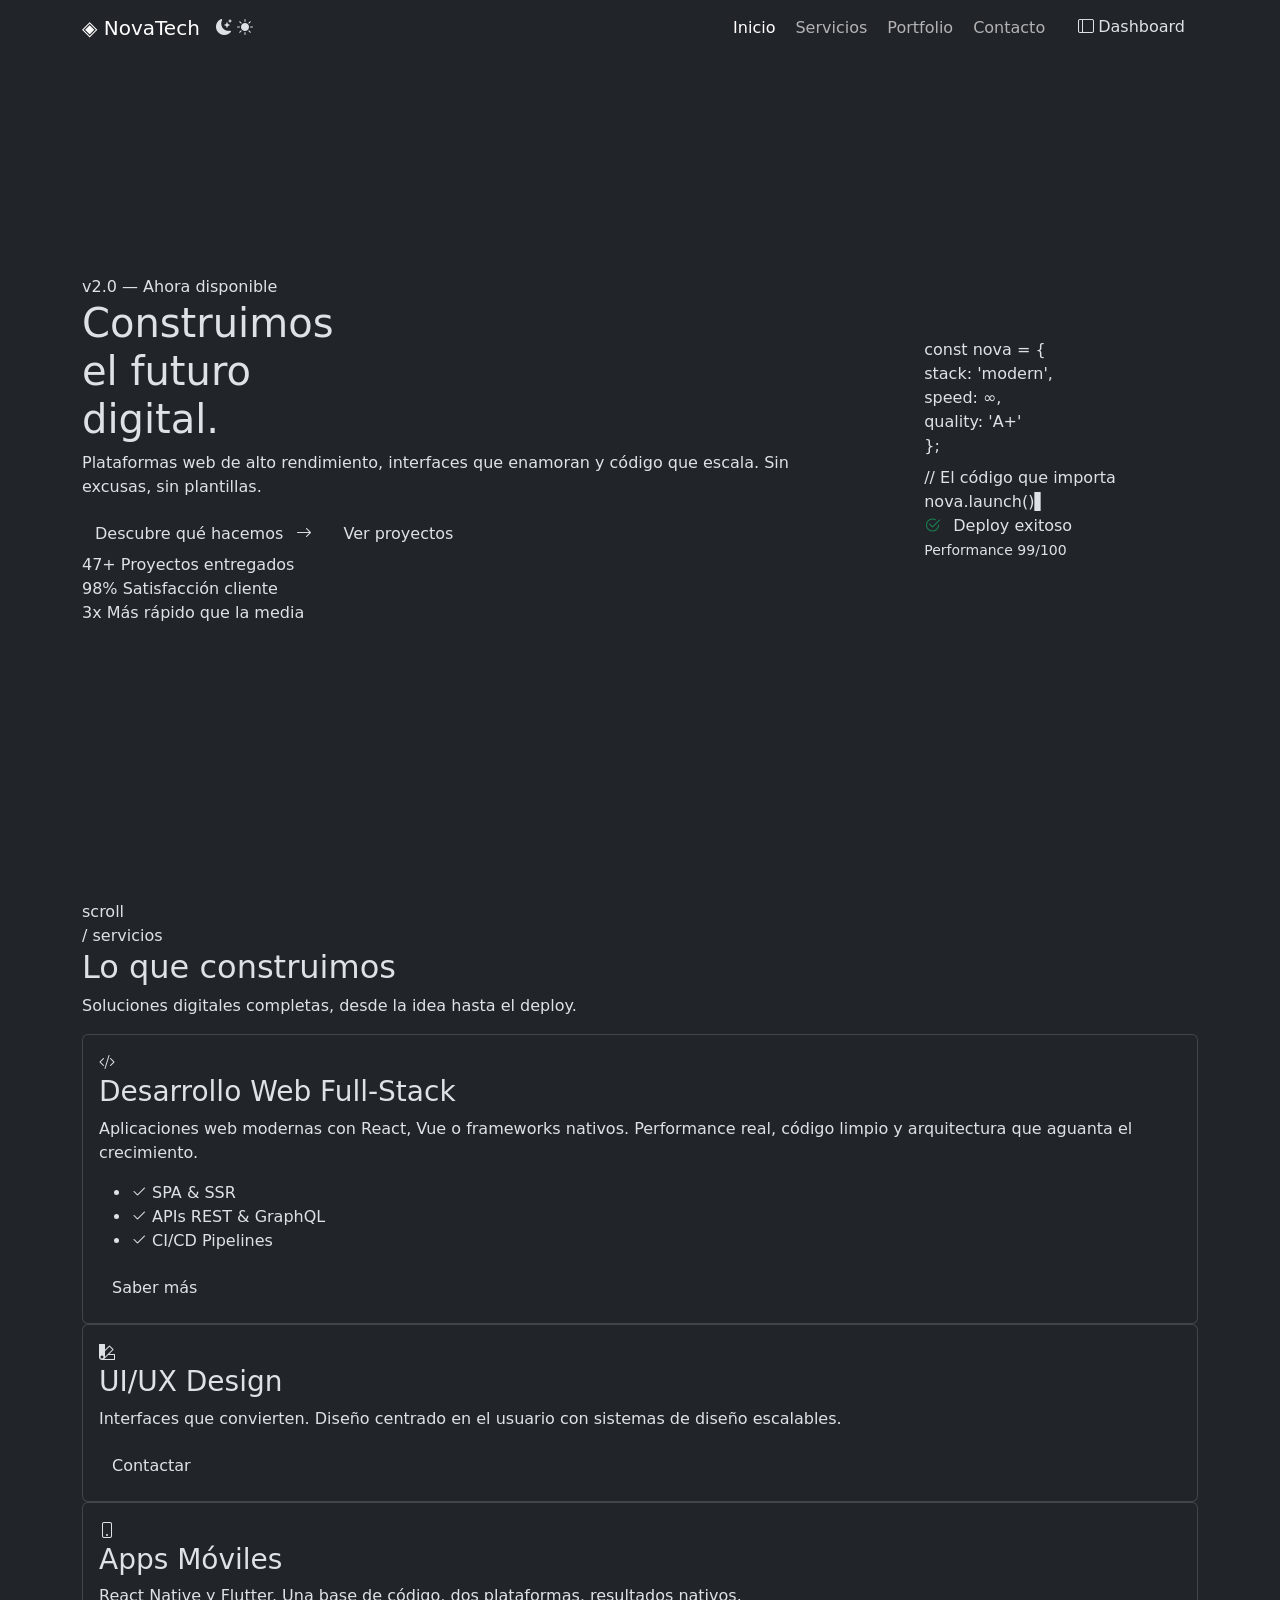
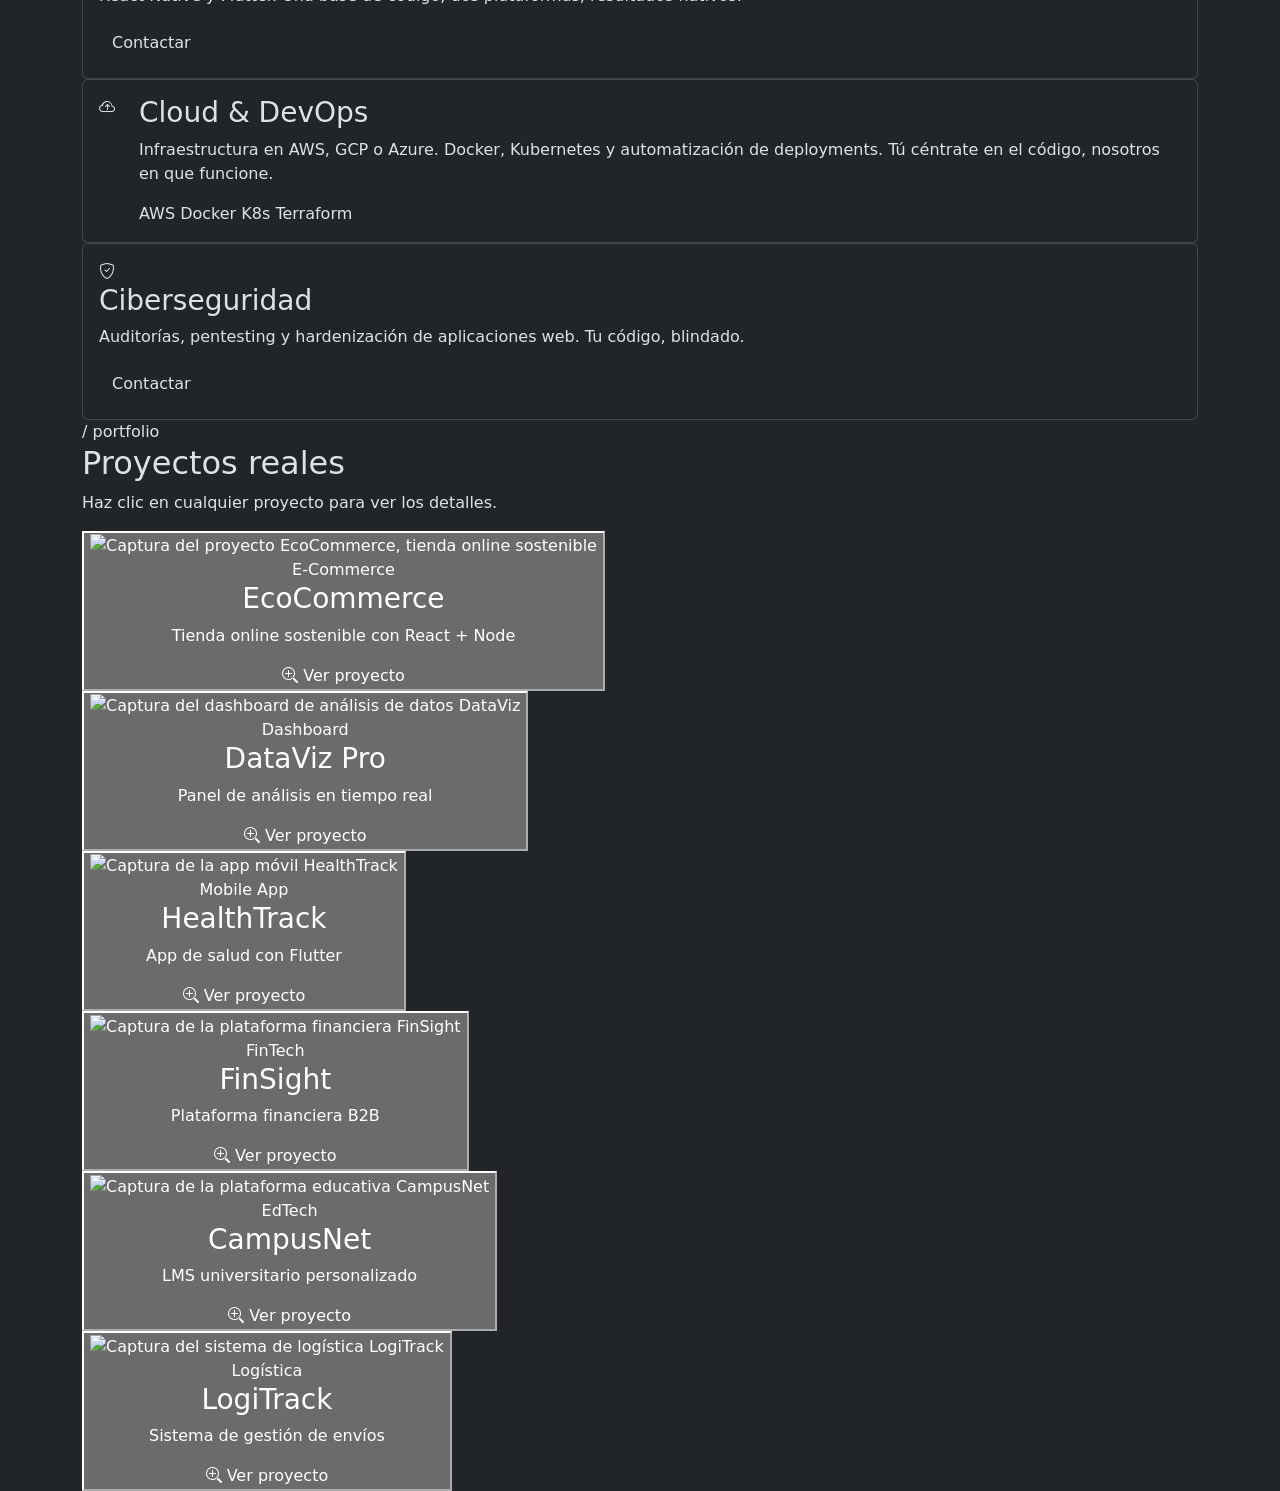
==== index.html @ cdfa72d8 "primer commit" ====
<!DOCTYPE html>
<html lang="es" data-bs-theme="dark">
<head>
  <meta charset="UTF-8" />
  <meta name="viewport" content="width=device-width, initial-scale=1.0" />
  <title>NovaTech — Innovación Digital</title>

  <!-- Bootstrap 5.3 -->
  <link href="https://cdn.jsdelivr.net/npm/bootstrap@5.3.3/dist/css/bootstrap.min.css" rel="stylesheet" />
  <!-- Bootstrap Icons -->
  <link href="https://cdn.jsdelivr.net/npm/bootstrap-icons@1.11.3/font/bootstrap-icons.min.css" rel="stylesheet" />
  <!-- Google Fonts -->
  <link href="https://fonts.googleapis.com/css2?family=Space+Grotesk:wght@300;400;500;600;700&family=JetBrains+Mono:wght@400;500;700&display=swap" rel="stylesheet" />

  <link rel="stylesheet" href="css/styles.css" />
</head>
<body>

  <!-- 
       NAVBAR
  -->
  <nav class="navbar navbar-expand-lg fixed-top nav-blur" aria-label="Navegación principal">
    <div class="container">
      <a class="navbar-brand brand-logo" href="#">
        <span class="brand-icon">◈</span>
        Nova<span class="brand-accent">Tech</span>
      </a>

      <div class="d-flex align-items-center gap-3 ms-auto">
        <!-- Dark/Light Toggle -->
        <div class="theme-toggle" role="switch" aria-checked="true" aria-label="Cambiar tema claro/oscuro" tabindex="0" id="themeToggle">
          <span class="toggle-icon"><i class="bi bi-moon-stars-fill"></i></span>
          <span class="toggle-icon"><i class="bi bi-sun-fill"></i></span>
          <div class="toggle-thumb"></div>
        </div>

        <button class="navbar-toggler border-0" type="button" data-bs-toggle="collapse" data-bs-target="#mainNav" aria-controls="mainNav" aria-expanded="false" aria-label="Abrir menú">
          <span class="toggler-custom"><span></span><span></span><span></span></span>
        </button>
      </div>

      <div class="collapse navbar-collapse" id="mainNav">
        <ul class="navbar-nav ms-auto gap-1">
          <li class="nav-item"><a class="nav-link nav-pill active" href="#hero">Inicio</a></li>
          <li class="nav-item"><a class="nav-link nav-pill" href="#servicios">Servicios</a></li>
          <li class="nav-item"><a class="nav-link nav-pill" href="#portfolio">Portfolio</a></li>
          <li class="nav-item"><a class="nav-link nav-pill" href="#contacto">Contacto</a></li>
          <li class="nav-item ms-2">
            <a class="btn btn-nova" href="dashboard.html">
              <i class="bi bi-layout-sidebar me-1"></i>Dashboard
            </a>
          </li>
        </ul>
      </div>
    </div>
  </nav>

  <!-- 
       HERO SECTION — Animaciones 
  -->
  <section id="hero" class="hero-section" aria-label="Sección principal">

    <!-- Fondo animado: orbes flotantes -->
    <div class="hero-bg" aria-hidden="true">
      <div class="orb orb-1"></div>
      <div class="orb orb-2"></div>
      <div class="orb orb-3"></div>
      <div class="grid-lines"></div>
      <!-- Partículas -->
      <div class="particles">
        <span class="particle" style="--x:10%;--y:20%;--d:3s;--s:0.5"></span>
        <span class="particle" style="--x:85%;--y:15%;--d:4s;--s:0.3"></span>
        <span class="particle" style="--x:50%;--y:70%;--d:2.5s;--s:0.7"></span>
        <span class="particle" style="--x:70%;--y:40%;--d:3.5s;--s:0.4"></span>
        <span class="particle" style="--x:25%;--y:60%;--d:2s;--s:0.6"></span>
        <span class="particle" style="--x:90%;--y:75%;--d:4.5s;--s:0.3"></span>
        <span class="particle" style="--x:40%;--y:30%;--d:3.2s;--s:0.5"></span>
        <span class="particle" style="--x:15%;--y:80%;--d:2.8s;--s:0.4"></span>
      </div>
    </div>

    <div class="container hero-content">
      <div class="row align-items-center min-vh-100">
        <div class="col-lg-8">

          <!-- Badge animado -->
          <div class="hero-badge fade-up" style="--delay: 0s">
            <span class="badge-dot"></span>
            <span class="mono-text">v2.0 — Ahora disponible</span>
          </div>

          <!-- Título principal con efecto stagger -->
          <h1 class="hero-title fade-up" style="--delay: 0.15s">
            Construimos<br/>
            el <span class="text-gradient">futuro</span><br/>
            digital.
          </h1>

          <!-- Subtítulo -->
          <p class="hero-subtitle fade-up" style="--delay: 0.3s">
            Plataformas web de alto rendimiento, interfaces que enamoran
            y código que escala. Sin excusas, sin plantillas.
          </p>

          <!-- CTA Buttons -->
          <div class="hero-cta fade-up" style="--delay: 0.45s">
            <a href="#servicios" class="btn btn-nova btn-nova-lg">
              Descubre qué hacemos
              <i class="bi bi-arrow-right ms-2"></i>
            </a>
            <a href="#portfolio" class="btn btn-outline-nova btn-nova-lg">
              Ver proyectos
            </a>
          </div>

          <!-- Stats rápidas -->
          <div class="hero-stats fade-up" style="--delay: 0.6s">
            <div class="stat-item">
              <span class="stat-number">47<span class="accent">+</span></span>
              <span class="stat-label">Proyectos entregados</span>
            </div>
            <div class="stat-divider" aria-hidden="true"></div>
            <div class="stat-item">
              <span class="stat-number">98<span class="accent">%</span></span>
              <span class="stat-label">Satisfacción cliente</span>
            </div>
            <div class="stat-divider" aria-hidden="true"></div>
            <div class="stat-item">
              <span class="stat-number">3<span class="accent">x</span></span>
              <span class="stat-label">Más rápido que la media</span>
            </div>
          </div>
        </div>

        <!-- Elemento decorativo derecha -->
        <div class="col-lg-4 d-none d-lg-flex justify-content-center" aria-hidden="true">
          <div class="hero-visual fade-up" style="--delay: 0.3s">
            <div class="visual-card vc-main">
              <div class="vc-header">
                <span class="vc-dot red"></span>
                <span class="vc-dot yellow"></span>
                <span class="vc-dot green"></span>
              </div>
              <div class="vc-body">
                <div class="code-line"><span class="cl-keyword">const</span> <span class="cl-var">nova</span> = {</div>
                <div class="code-line pl-2"><span class="cl-key">stack</span>: <span class="cl-string">'modern'</span>,</div>
                <div class="code-line pl-2"><span class="cl-key">speed</span>: <span class="cl-num">∞</span>,</div>
                <div class="code-line pl-2"><span class="cl-key">quality</span>: <span class="cl-string">'A+'</span></div>
                <div class="code-line">};</div>
                <div class="code-line mt-2 cl-comment">// El código que importa</div>
                <div class="typing-line"><span class="cl-fn">nova</span>.<span class="cl-method">launch</span>()<span class="cursor">▌</span></div>
              </div>
            </div>
            <div class="visual-card vc-float-1">
              <i class="bi bi-check2-circle text-success me-2"></i>
              <span>Deploy exitoso</span>
            </div>
            <div class="visual-card vc-float-2">
              <div class="mini-chart" aria-label="Gráfico de rendimiento">
                <span></span><span></span><span></span><span></span><span></span>
              </div>
              <small>Performance 99/100</small>
            </div>
          </div>
        </div>
      </div>

      <!-- Scroll indicator -->
      <div class="scroll-indicator fade-up" style="--delay: 0.9s" aria-hidden="true">
        <div class="scroll-line"></div>
        <span class="mono-text">scroll</span>
      </div>
    </div>
  </section>

  <!-- 
       SECCIÓN SERVICIOS — CSS Grid + Bootstrap Cards
   -->
  <section id="servicios" class="section-pad" aria-labelledby="servicios-titulo">
    <div class="container">

      <div class="section-header">
        <span class="section-tag mono-text">/ servicios</span>
        <h2 class="section-title" id="servicios-titulo">
          Lo que <span class="text-gradient">construimos</span>
        </h2>
        <p class="section-subtitle">
          Soluciones digitales completas, desde la idea hasta el deploy.
        </p>
      </div>

      <!-- CSS Grid Layout asimétrico (no el grid de Bootstrap) -->
      <div class="services-mosaic" role="list">

        <!-- Card grande — ocupa 2 columnas y 2 filas -->
        <div class="card nova-card card-featured" role="listitem">
          <div class="card-body">
            <div class="service-icon-wrap"><i class="bi bi-code-slash" aria-hidden="true"></i></div>
            <h3 class="card-title">Desarrollo Web Full-Stack</h3>
            <p class="card-text">
              Aplicaciones web modernas con React, Vue o frameworks nativos.
              Performance real, código limpio y arquitectura que aguanta el crecimiento.
            </p>
            <ul class="service-list">
              <li><i class="bi bi-check2" aria-hidden="true"></i> SPA & SSR</li>
              <li><i class="bi bi-check2" aria-hidden="true"></i> APIs REST & GraphQL</li>
              <li><i class="bi bi-check2" aria-hidden="true"></i> CI/CD Pipelines</li>
            </ul>
            <a href="#contacto" class="btn btn-nova mt-auto">Saber más</a>
          </div>
        </div>

        <!-- Card normal -->
        <div class="card nova-card" role="listitem">
          <div class="card-body">
            <div class="service-icon-wrap"><i class="bi bi-palette2" aria-hidden="true"></i></div>
            <h3 class="card-title">UI/UX Design</h3>
            <p class="card-text">
              Interfaces que convierten. Diseño centrado en el usuario con sistemas de diseño escalables.
            </p>
            <a href="#contacto" class="btn btn-outline-nova mt-auto">Contactar</a>
          </div>
        </div>

        <!-- Card normal -->
        <div class="card nova-card" role="listitem">
          <div class="card-body">
            <div class="service-icon-wrap"><i class="bi bi-phone" aria-hidden="true"></i></div>
            <h3 class="card-title">Apps Móviles</h3>
            <p class="card-text">
              React Native y Flutter. Una base de código, dos plataformas, resultados nativos.
            </p>
            <a href="#contacto" class="btn btn-outline-nova mt-auto">Contactar</a>
          </div>
        </div>

        <!-- Card wide — ocupa 2 columnas -->
        <div class="card nova-card card-wide" role="listitem">
          <div class="card-body d-flex flex-column flex-md-row gap-4 align-items-start">
            <div class="service-icon-wrap flex-shrink-0"><i class="bi bi-cloud-arrow-up" aria-hidden="true"></i></div>
            <div>
              <h3 class="card-title">Cloud & DevOps</h3>
              <p class="card-text">
                Infraestructura en AWS, GCP o Azure. Docker, Kubernetes y automatización de deployments.
                Tú céntrate en el código, nosotros en que funcione.
              </p>
              <div class="tech-pills">
                <span class="tech-pill">AWS</span>
                <span class="tech-pill">Docker</span>
                <span class="tech-pill">K8s</span>
                <span class="tech-pill">Terraform</span>
              </div>
            </div>
          </div>
        </div>

        <!-- Card normal -->
        <div class="card nova-card" role="listitem">
          <div class="card-body">
            <div class="service-icon-wrap"><i class="bi bi-shield-check" aria-hidden="true"></i></div>
            <h3 class="card-title">Ciberseguridad</h3>
            <p class="card-text">
              Auditorías, pentesting y hardenización de aplicaciones web. Tu código, blindado.
            </p>
            <a href="#contacto" class="btn btn-outline-nova mt-auto">Contactar</a>
          </div>
        </div>

      </div>
    </div>
  </section>

  <!-- 
       PORTFOLIO / GALERÍA — Modal Bootstrap + filtros CSS
 -->
  <section id="portfolio" class="section-pad section-alt" aria-labelledby="portfolio-titulo">
    <div class="container">

      <div class="section-header">
        <span class="section-tag mono-text">/ portfolio</span>
        <h2 class="section-title" id="portfolio-titulo">
          Proyectos <span class="text-gradient">reales</span>
        </h2>
        <p class="section-subtitle">Haz clic en cualquier proyecto para ver los detalles.</p>
      </div>

      <!-- Grid de proyectos -->
      <div class="portfolio-grid" role="list">

        <!-- Proyecto 1 -->
        <article class="portfolio-item" role="listitem">
          <button class="portfolio-btn" data-bs-toggle="modal" data-bs-target="#modal1"
            aria-label="Ver detalles del proyecto EcoCommerce">
            <div class="portfolio-img-wrap">
              <img src="https://picsum.photos/seed/ecom/600/400" alt="Captura del proyecto EcoCommerce, tienda online sostenible" loading="lazy" />
              <div class="portfolio-overlay">
                <span class="overlay-tag">E-Commerce</span>
                <h3>EcoCommerce</h3>
                <p>Tienda online sostenible con React + Node</p>
                <span class="overlay-cta"><i class="bi bi-zoom-in"></i> Ver proyecto</span>
              </div>
            </div>
          </button>
        </article>

        <!-- Proyecto 2 -->
        <article class="portfolio-item" role="listitem">
          <button class="portfolio-btn" data-bs-toggle="modal" data-bs-target="#modal2"
            aria-label="Ver detalles del proyecto DataViz Dashboard">
            <div class="portfolio-img-wrap">
              <img src="https://picsum.photos/seed/dash/600/400" alt="Captura del dashboard de análisis de datos DataViz" loading="lazy" />
              <div class="portfolio-overlay">
                <span class="overlay-tag">Dashboard</span>
                <h3>DataViz Pro</h3>
                <p>Panel de análisis en tiempo real</p>
                <span class="overlay-cta"><i class="bi bi-zoom-in"></i> Ver proyecto</span>
              </div>
            </div>
          </button>
        </article>

        <!-- Proyecto 3 -->
        <article class="portfolio-item" role="listitem">
          <button class="portfolio-btn" data-bs-toggle="modal" data-bs-target="#modal3"
            aria-label="Ver detalles del proyecto HealthTrack App">
            <div class="portfolio-img-wrap">
              <img src="https://picsum.photos/seed/health/600/400" alt="Captura de la app móvil HealthTrack" loading="lazy" />
              <div class="portfolio-overlay">
                <span class="overlay-tag">Mobile App</span>
                <h3>HealthTrack</h3>
                <p>App de salud con Flutter</p>
                <span class="overlay-cta"><i class="bi bi-zoom-in"></i> Ver proyecto</span>
              </div>
            </div>
          </button>
        </article>

        <!-- Proyecto 4 -->
        <article class="portfolio-item" role="listitem">
          <button class="portfolio-btn" data-bs-toggle="modal" data-bs-target="#modal4"
            aria-label="Ver detalles del proyecto FinSight">
            <div class="portfolio-img-wrap">
              <img src="https://picsum.photos/seed/finance/600/400" alt="Captura de la plataforma financiera FinSight" loading="lazy" />
              <div class="portfolio-overlay">
                <span class="overlay-tag">FinTech</span>
                <h3>FinSight</h3>
                <p>Plataforma financiera B2B</p>
                <span class="overlay-cta"><i class="bi bi-zoom-in"></i> Ver proyecto</span>
              </div>
            </div>
          </button>
        </article>

        <!-- Proyecto 5 -->
        <article class="portfolio-item" role="listitem">
          <button class="portfolio-btn" data-bs-toggle="modal" data-bs-target="#modal5"
            aria-label="Ver detalles del proyecto CampusNet">
            <div class="portfolio-img-wrap">
              <img src="https://picsum.photos/seed/campus/600/400" alt="Captura de la plataforma educativa CampusNet" loading="lazy" />
              <div class="portfolio-overlay">
                <span class="overlay-tag">EdTech</span>
                <h3>CampusNet</h3>
                <p>LMS universitario personalizado</p>
                <span class="overlay-cta"><i class="bi bi-zoom-in"></i> Ver proyecto</span>
              </div>
            </div>
          </button>
        </article>

        <!-- Proyecto 6 -->
        <article class="portfolio-item" role="listitem">
          <button class="portfolio-btn" data-bs-toggle="modal" data-bs-target="#modal6"
            aria-label="Ver detalles del proyecto LogiTrack">
            <div class="portfolio-img-wrap">
              <img src="https://picsum.photos/seed/logi/600/400" alt="Captura del sistema de logística LogiTrack" loading="lazy" />
              <div class="portfolio-overlay">
                <span class="overlay-tag">Logística</span>
                <h3>LogiTrack</h3>
                <p>Sistema de gestión de envíos</p>
                <span class="overlay-cta"><i class="bi bi-zoom-in"></i> Ver proyecto</span>
              </div>
            </div>
          </button>
        </article>

      </div>
    </div>
  </section>


</body>
</html>
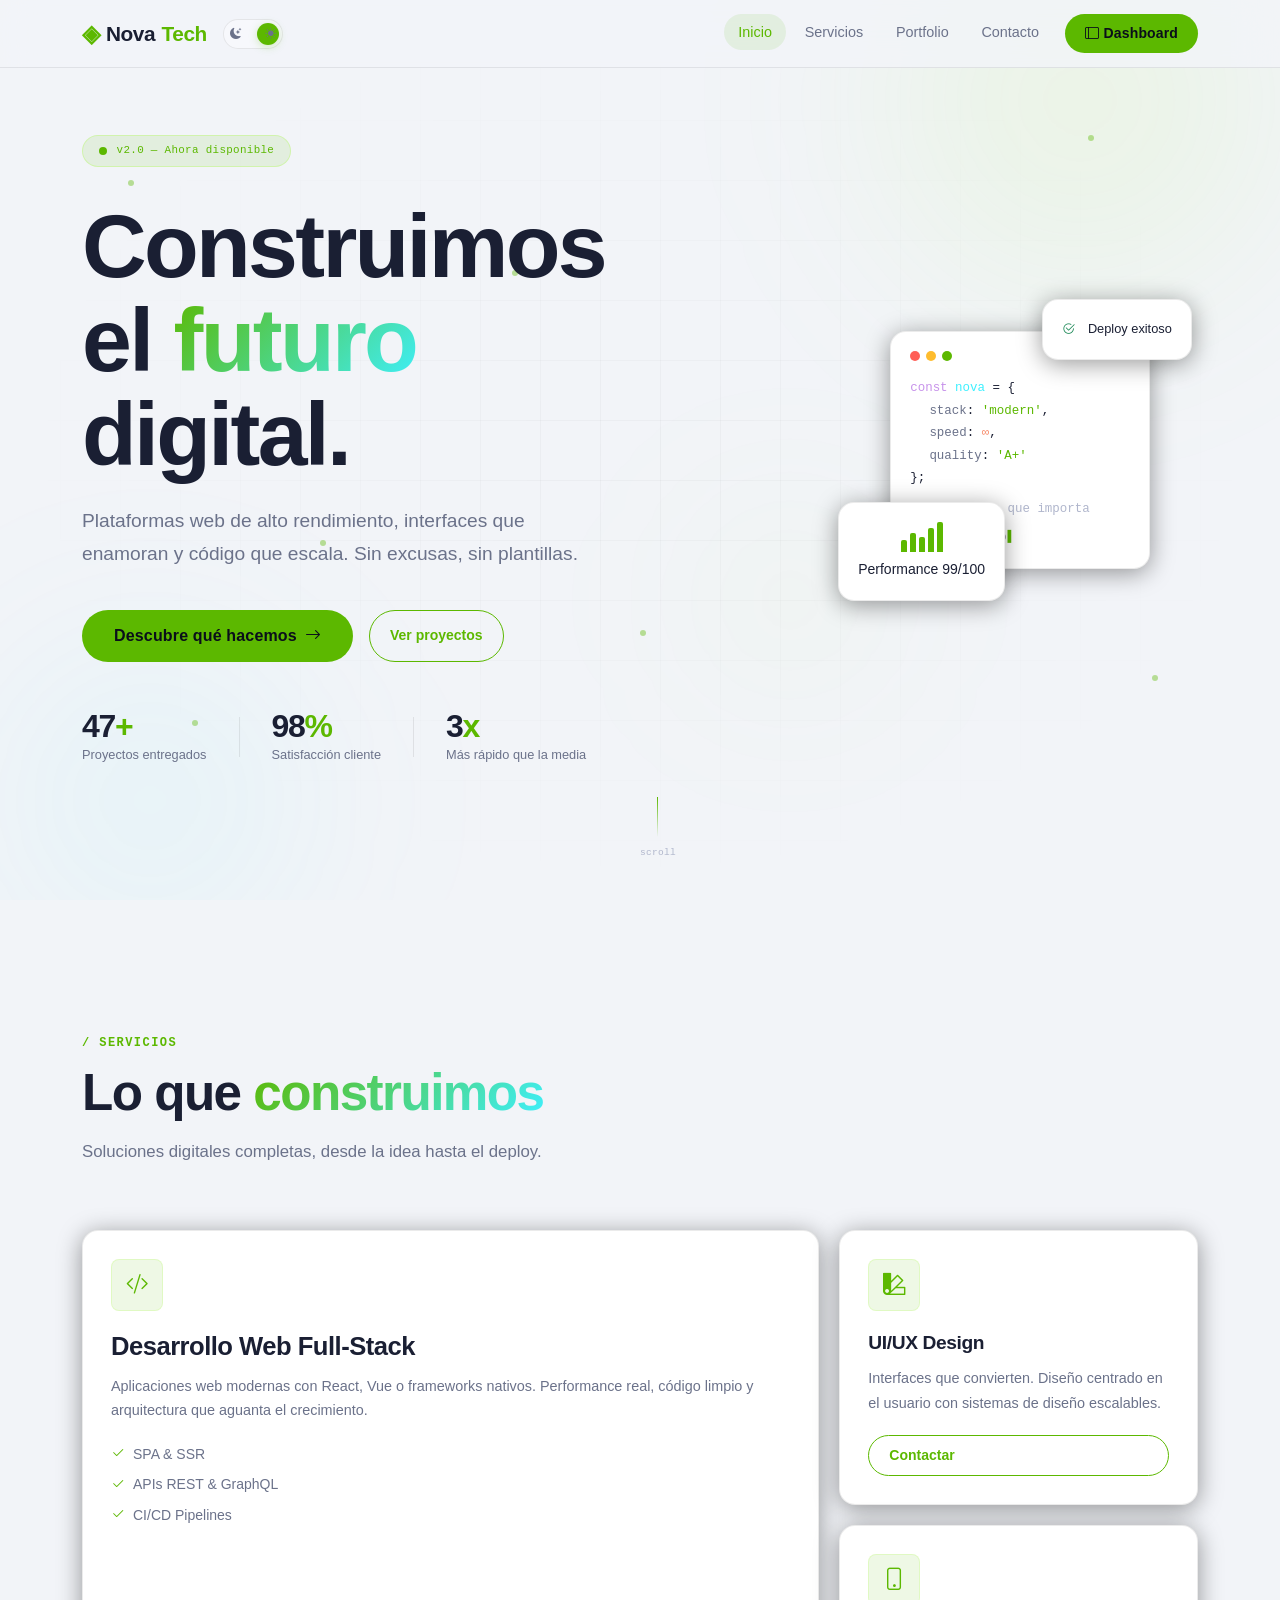
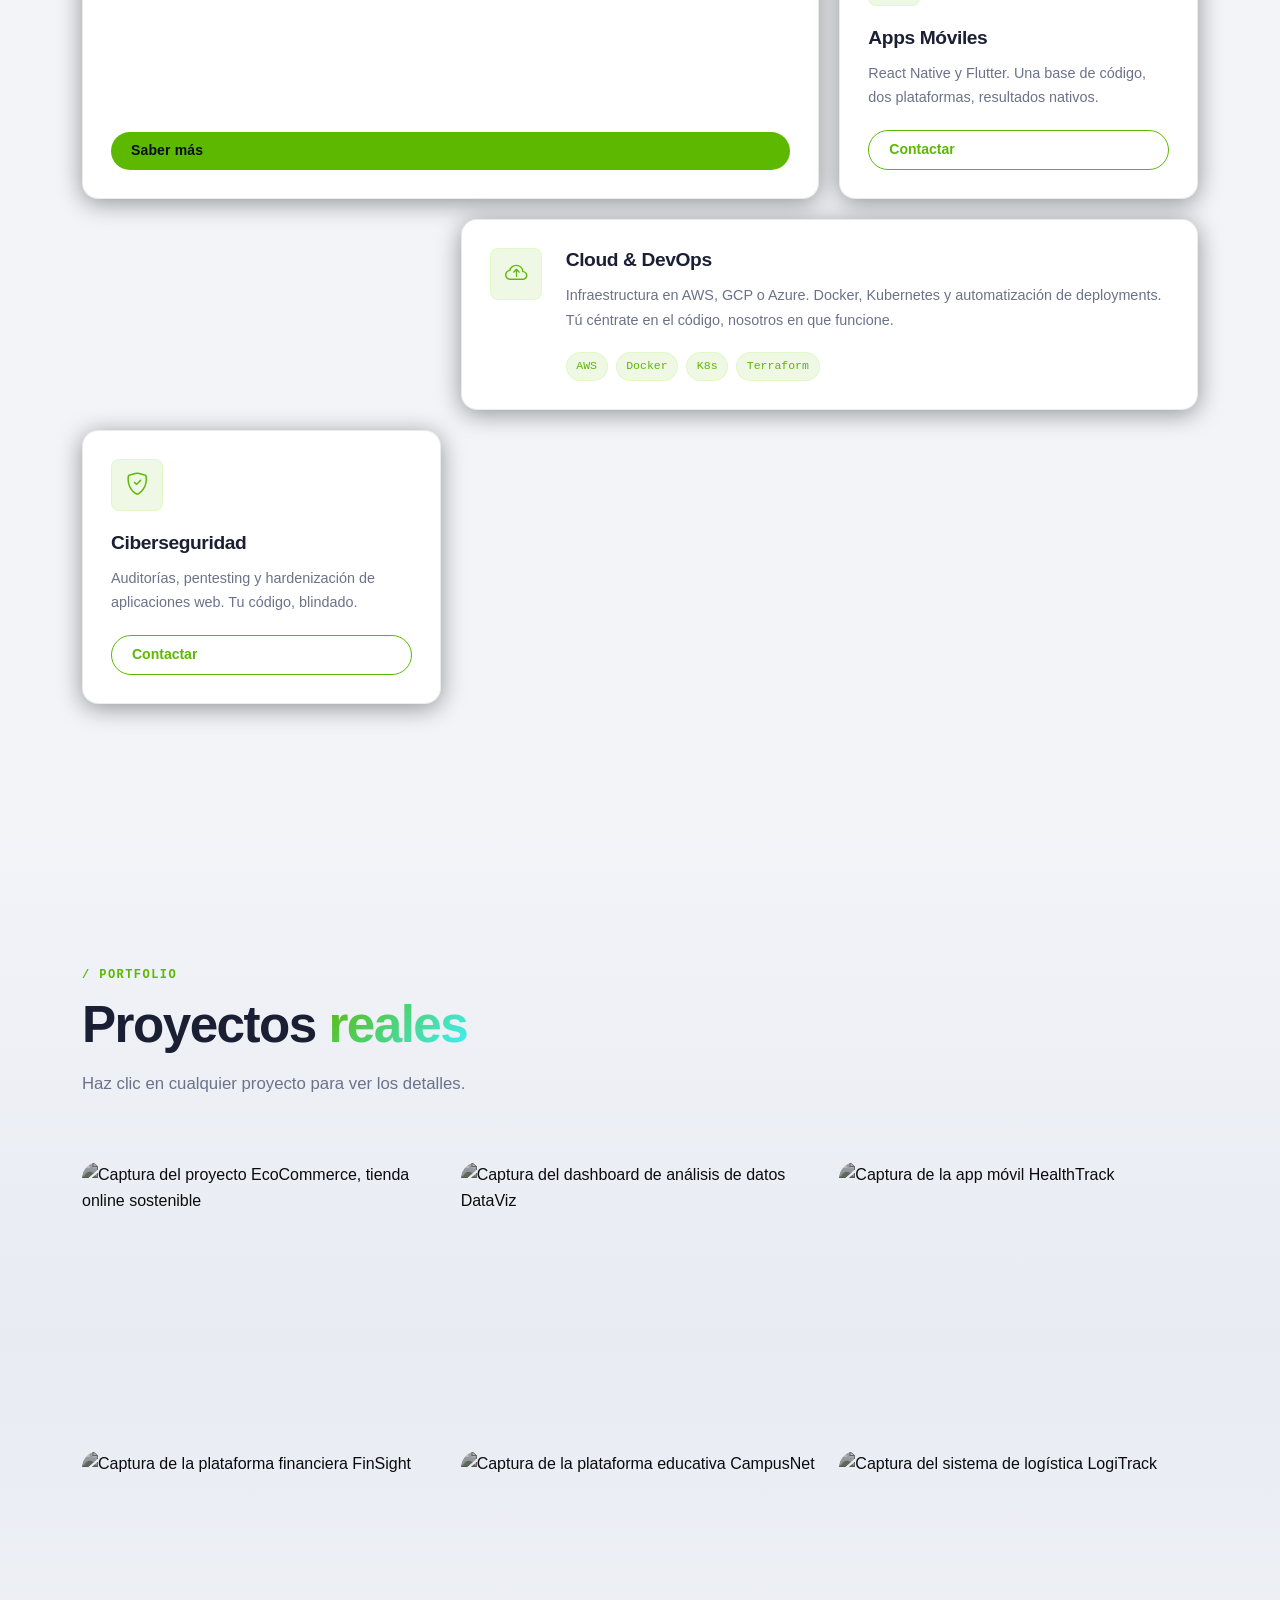
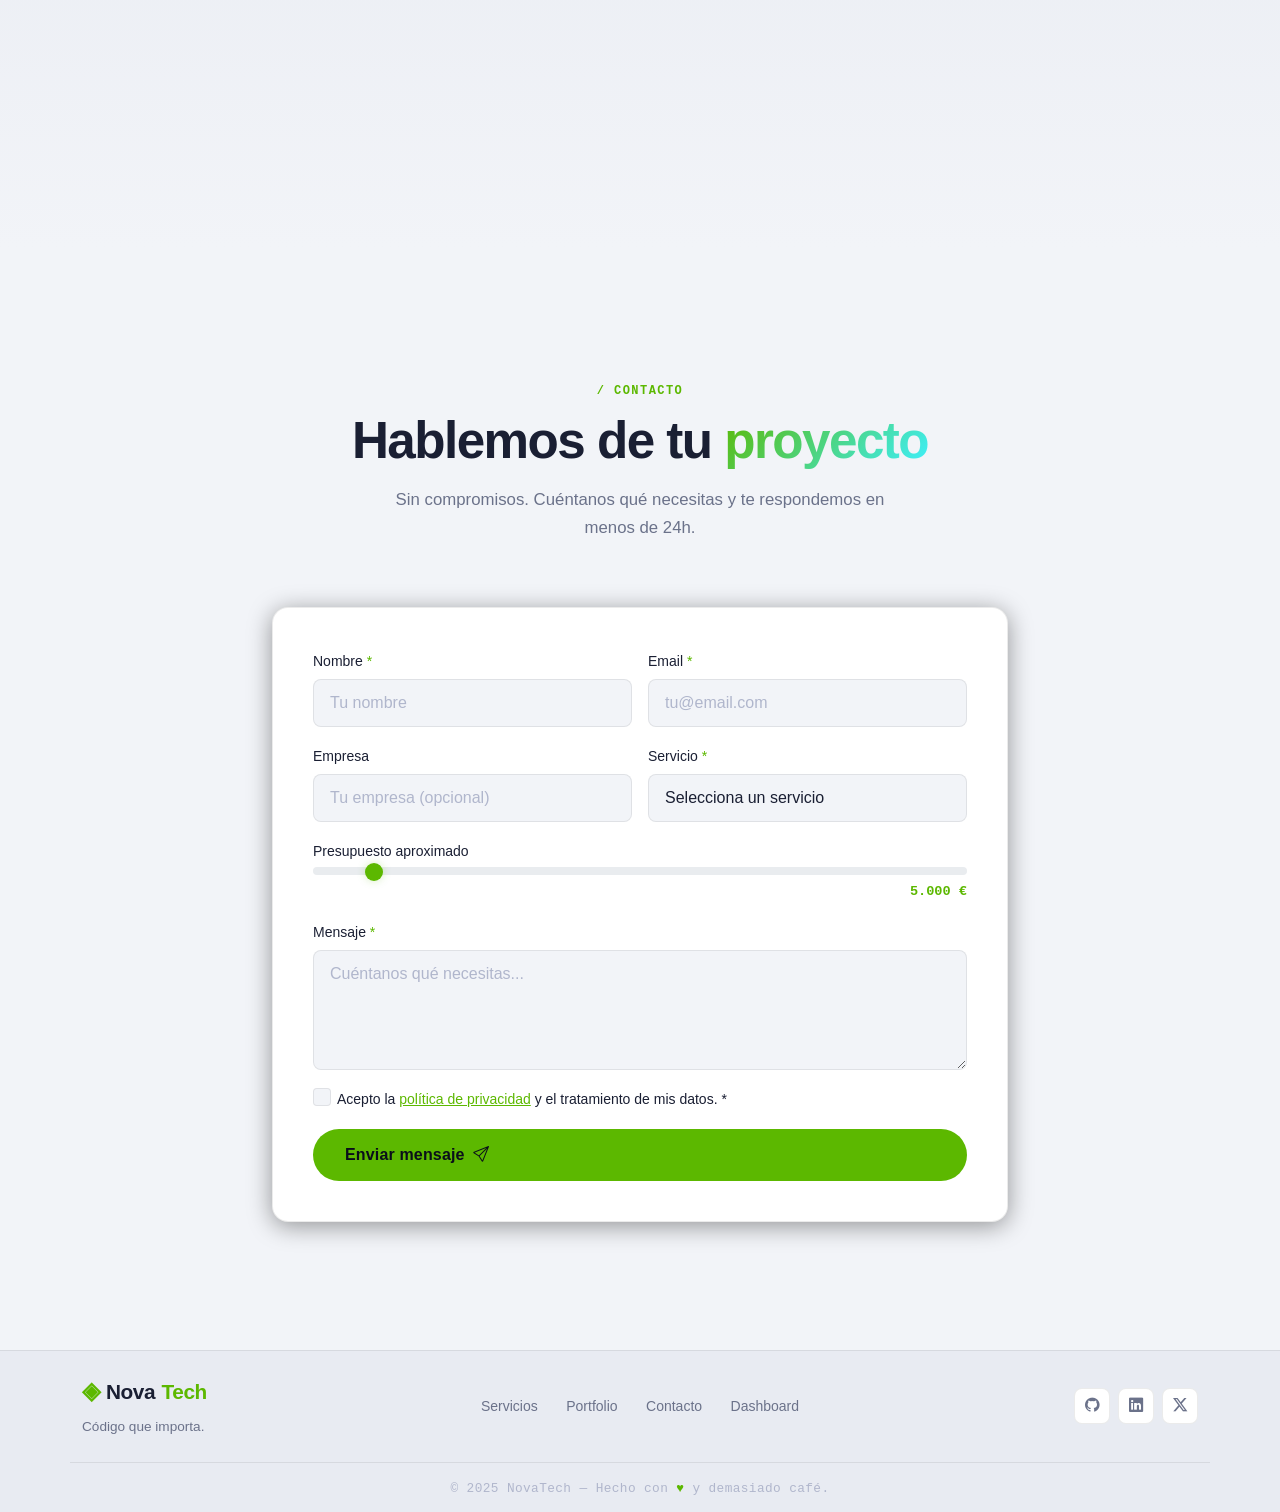
==== commit 282daf76: "acabado" ====
--- a/index.html
+++ b/index.html
@@ -387,6 +387,320 @@
     </div>
   </section>
 
-
+  <!-- 
+       MODALES Bootstrap — Portfolio
+  -->
+  <!-- Modal 1 -->
+  <div class="modal fade" id="modal1" tabindex="-1" aria-labelledby="modal1Label" aria-modal="true" role="dialog">
+    <div class="modal-dialog modal-lg modal-dialog-centered">
+      <div class="modal-content nova-modal">
+        <div class="modal-header border-0 pb-0">
+          <span class="modal-tag">E-Commerce</span>
+          <button type="button" class="btn-close" data-bs-dismiss="modal" aria-label="Cerrar modal"></button>
+        </div>
+        <div class="modal-body">
+          <img src="https://picsum.photos/seed/ecom/900/400" alt="Vista completa del proyecto EcoCommerce" class="modal-hero-img mb-4" />
+          <h2 class="modal-title" id="modal1Label">EcoCommerce</h2>
+          <p>Tienda online construida para una marca de productos ecológicos. Integración con pasarela de pago, gestión de inventario en tiempo real y panel de administración personalizado.</p>
+          <div class="modal-tech-stack">
+            <span class="tech-pill">React 18</span><span class="tech-pill">Node.js</span>
+            <span class="tech-pill">MongoDB</span><span class="tech-pill">Stripe</span>
+          </div>
+        </div>
+        <div class="modal-footer border-0">
+          <button type="button" class="btn btn-secondary" data-bs-dismiss="modal">Cerrar</button>
+          <a href="#contacto" class="btn btn-nova" data-bs-dismiss="modal">Proyecto similar</a>
+        </div>
+      </div>
+    </div>
+  </div>
+
+  <!-- Modal 2 -->
+  <div class="modal fade" id="modal2" tabindex="-1" aria-labelledby="modal2Label" aria-modal="true" role="dialog">
+    <div class="modal-dialog modal-lg modal-dialog-centered">
+      <div class="modal-content nova-modal">
+        <div class="modal-header border-0 pb-0">
+          <span class="modal-tag">Dashboard</span>
+          <button type="button" class="btn-close" data-bs-dismiss="modal" aria-label="Cerrar modal"></button>
+        </div>
+        <div class="modal-body">
+          <img src="https://picsum.photos/seed/dash/900/400" alt="Vista completa del dashboard DataViz Pro" class="modal-hero-img mb-4" />
+          <h2 class="modal-title" id="modal2Label">DataViz Pro</h2>
+          <p>Dashboard de análisis de datos empresariales con gráficas en tiempo real, filtros dinámicos y exportación a múltiples formatos. Procesa más de 2M de registros sin degradación de rendimiento.</p>
+          <div class="modal-tech-stack">
+            <span class="tech-pill">Vue 3</span><span class="tech-pill">D3.js</span>
+            <span class="tech-pill">PostgreSQL</span><span class="tech-pill">WebSockets</span>
+          </div>
+        </div>
+        <div class="modal-footer border-0">
+          <button type="button" class="btn btn-secondary" data-bs-dismiss="modal">Cerrar</button>
+          <a href="#contacto" class="btn btn-nova" data-bs-dismiss="modal">Proyecto similar</a>
+        </div>
+      </div>
+    </div>
+  </div>
+
+  <!-- Modales 3-6 (estructura idéntica, contenido variado) -->
+  <div class="modal fade" id="modal3" tabindex="-1" aria-labelledby="modal3Label" aria-modal="true" role="dialog">
+    <div class="modal-dialog modal-lg modal-dialog-centered">
+      <div class="modal-content nova-modal">
+        <div class="modal-header border-0 pb-0">
+          <span class="modal-tag">Mobile App</span>
+          <button type="button" class="btn-close" data-bs-dismiss="modal" aria-label="Cerrar modal"></button>
+        </div>
+        <div class="modal-body">
+          <img src="https://picsum.photos/seed/health/900/400" alt="Vista completa de la app HealthTrack" class="modal-hero-img mb-4" />
+          <h2 class="modal-title" id="modal3Label">HealthTrack</h2>
+          <p>Aplicación móvil de seguimiento de salud y bienestar con integración con wearables, alertas personalizadas y reportes médicos exportables.</p>
+          <div class="modal-tech-stack">
+            <span class="tech-pill">Flutter</span><span class="tech-pill">Firebase</span><span class="tech-pill">Bluetooth API</span>
+          </div>
+        </div>
+        <div class="modal-footer border-0">
+          <button type="button" class="btn btn-secondary" data-bs-dismiss="modal">Cerrar</button>
+          <a href="#contacto" class="btn btn-nova" data-bs-dismiss="modal">Proyecto similar</a>
+        </div>
+      </div>
+    </div>
+  </div>
+
+  <div class="modal fade" id="modal4" tabindex="-1" aria-labelledby="modal4Label" aria-modal="true" role="dialog">
+    <div class="modal-dialog modal-lg modal-dialog-centered">
+      <div class="modal-content nova-modal">
+        <div class="modal-header border-0 pb-0">
+          <span class="modal-tag">FinTech</span>
+          <button type="button" class="btn-close" data-bs-dismiss="modal" aria-label="Cerrar modal"></button>
+        </div>
+        <div class="modal-body">
+          <img src="https://picsum.photos/seed/finance/900/400" alt="Vista completa de la plataforma FinSight" class="modal-hero-img mb-4" />
+          <h2 class="modal-title" id="modal4Label">FinSight</h2>
+          <p>Plataforma B2B para gestión de carteras de inversión con algoritmos de análisis de riesgo, reporting automático y cumplimiento normativo GDPR.</p>
+          <div class="modal-tech-stack">
+            <span class="tech-pill">Angular</span><span class="tech-pill">Python</span><span class="tech-pill">AWS</span>
+          </div>
+        </div>
+        <div class="modal-footer border-0">
+          <button type="button" class="btn btn-secondary" data-bs-dismiss="modal">Cerrar</button>
+          <a href="#contacto" class="btn btn-nova" data-bs-dismiss="modal">Proyecto similar</a>
+        </div>
+      </div>
+    </div>
+  </div>
+
+  <div class="modal fade" id="modal5" tabindex="-1" aria-labelledby="modal5Label" aria-modal="true" role="dialog">
+    <div class="modal-dialog modal-lg modal-dialog-centered">
+      <div class="modal-content nova-modal">
+        <div class="modal-header border-0 pb-0">
+          <span class="modal-tag">EdTech</span>
+          <button type="button" class="btn-close" data-bs-dismiss="modal" aria-label="Cerrar modal"></button>
+        </div>
+        <div class="modal-body">
+          <img src="https://picsum.photos/seed/campus/900/400" alt="Vista completa de la plataforma CampusNet" class="modal-hero-img mb-4" />
+          <h2 class="modal-title" id="modal5Label">CampusNet</h2>
+          <p>LMS universitario personalizado con videoconferencia integrada, foros por asignatura, sistema de calificaciones y app móvil para estudiantes y profesores.</p>
+          <div class="modal-tech-stack">
+            <span class="tech-pill">Next.js</span><span class="tech-pill">Prisma</span><span class="tech-pill">WebRTC</span>
+          </div>
+        </div>
+        <div class="modal-footer border-0">
+          <button type="button" class="btn btn-secondary" data-bs-dismiss="modal">Cerrar</button>
+          <a href="#contacto" class="btn btn-nova" data-bs-dismiss="modal">Proyecto similar</a>
+        </div>
+      </div>
+    </div>
+  </div>
+
+  <div class="modal fade" id="modal6" tabindex="-1" aria-labelledby="modal6Label" aria-modal="true" role="dialog">
+    <div class="modal-dialog modal-lg modal-dialog-centered">
+      <div class="modal-content nova-modal">
+        <div class="modal-header border-0 pb-0">
+          <span class="modal-tag">Logística</span>
+          <button type="button" class="btn-close" data-bs-dismiss="modal" aria-label="Cerrar modal"></button>
+        </div>
+        <div class="modal-body">
+          <img src="https://picsum.photos/seed/logi/900/400" alt="Vista completa del sistema LogiTrack" class="modal-hero-img mb-4" />
+          <h2 class="modal-title" id="modal6Label">LogiTrack</h2>
+          <p>Sistema integral de gestión logística con tracking en tiempo real mediante GPS, notificaciones automáticas a clientes y optimización de rutas con IA.</p>
+          <div class="modal-tech-stack">
+            <span class="tech-pill">React</span><span class="tech-pill">Maps API</span><span class="tech-pill">FastAPI</span>
+          </div>
+        </div>
+        <div class="modal-footer border-0">
+          <button type="button" class="btn btn-secondary" data-bs-dismiss="modal">Cerrar</button>
+          <a href="#contacto" class="btn btn-nova" data-bs-dismiss="modal">Proyecto similar</a>
+        </div>
+      </div>
+    </div>
+  </div>
+
+  <!-- 
+       FORMULARIO DE CONTACTO — Bootstrap Validation
+-->
+  <section id="contacto" class="section-pad" aria-labelledby="contacto-titulo">
+    <div class="container">
+      <div class="row justify-content-center">
+        <div class="col-lg-8">
+
+          <div class="section-header text-center">
+            <span class="section-tag mono-text">/ contacto</span>
+            <h2 class="section-title" id="contacto-titulo">
+              Hablemos de tu <span class="text-gradient">proyecto</span>
+            </h2>
+            <p class="section-subtitle">
+              Sin compromisos. Cuéntanos qué necesitas y te respondemos en menos de 24h.
+            </p>
+          </div>
+
+          <div class="contact-card">
+            <form id="contactForm" class="needs-validation" novalidate aria-label="Formulario de contacto">
+
+              <div class="row g-3">
+                <!-- Nombre -->
+                <div class="col-md-6">
+                  <label for="nombre" class="form-label">Nombre <span aria-label="campo obligatorio">*</span></label>
+                  <input type="text" class="form-control nova-input" id="nombre" name="nombre"
+                    placeholder="Tu nombre" required minlength="2" autocomplete="given-name"
+                    aria-required="true" />
+                  <div class="valid-feedback">¡Perfecto!</div>
+                  <div class="invalid-feedback">Introduce tu nombre (mínimo 2 caracteres).</div>
+                </div>
+
+                <!-- Email -->
+                <div class="col-md-6">
+                  <label for="email" class="form-label">Email <span aria-label="campo obligatorio">*</span></label>
+                  <input type="email" class="form-control nova-input" id="email" name="email"
+                    placeholder="tu@email.com" required autocomplete="email"
+                    aria-required="true" />
+                  <div class="valid-feedback">Email válido.</div>
+                  <div class="invalid-feedback">Introduce un email válido.</div>
+                </div>
+
+                <!-- Empresa -->
+                <div class="col-md-6">
+                  <label for="empresa" class="form-label">Empresa</label>
+                  <input type="text" class="form-control nova-input" id="empresa" name="empresa"
+                    placeholder="Tu empresa (opcional)" autocomplete="organization" />
+                </div>
+
+                <!-- Tipo de servicio -->
+                <div class="col-md-6">
+                  <label for="servicio" class="form-label">Servicio <span aria-label="campo obligatorio">*</span></label>
+                  <select class="form-select nova-input" id="servicio" name="servicio" required
+                    aria-required="true">
+                    <option value="" disabled selected>Selecciona un servicio</option>
+                    <option value="web">Desarrollo Web</option>
+                    <option value="app">App Móvil</option>
+                    <option value="design">UI/UX Design</option>
+                    <option value="cloud">Cloud & DevOps</option>
+                    <option value="security">Ciberseguridad</option>
+                    <option value="otro">Otro</option>
+                  </select>
+                  <div class="invalid-feedback">Selecciona un servicio.</div>
+                </div>
+
+                <!-- Presupuesto -->
+                <div class="col-12">
+                  <label for="presupuesto" class="form-label">Presupuesto aproximado</label>
+                  <div class="budget-range">
+                    <input type="range" class="form-range nova-range" id="presupuesto" name="presupuesto"
+                      min="1000" max="50000" step="1000" value="5000"
+                      aria-valuemin="1000" aria-valuemax="50000" aria-valuenow="5000" />
+                    <div class="budget-display" aria-live="polite">
+                      <span id="budgetValue">5.000 €</span>
+                    </div>
+                  </div>
+                </div>
+
+                <!-- Mensaje -->
+                <div class="col-12">
+                  <label for="mensaje" class="form-label">Mensaje <span aria-label="campo obligatorio">*</span></label>
+                  <textarea class="form-control nova-input" id="mensaje" name="mensaje"
+                    rows="4" placeholder="Cuéntanos qué necesitas..." required minlength="20"
+                    aria-required="true"></textarea>
+                  <div class="valid-feedback">Mensaje recibido.</div>
+                  <div class="invalid-feedback">El mensaje debe tener al menos 20 caracteres.</div>
+                </div>
+
+                <!-- Checkbox política -->
+                <div class="col-12">
+                  <div class="form-check nova-check">
+                    <input class="form-check-input" type="checkbox" id="politica" name="politica" required
+                      aria-required="true" />
+                    <label class="form-check-label" for="politica">
+                      Acepto la <a href="#" class="link-nova">política de privacidad</a> y el tratamiento de mis datos. <span aria-label="campo obligatorio">*</span>
+                    </label>
+                    <div class="invalid-feedback">Debes aceptar la política de privacidad.</div>
+                  </div>
+                </div>
+
+                <!-- Submit -->
+                <div class="col-12">
+                  <button type="submit" class="btn btn-nova btn-nova-lg w-100" id="submitBtn">
+                    <span class="btn-text">Enviar mensaje</span>
+                    <i class="bi bi-send ms-2"></i>
+                    <span class="btn-spinner d-none spinner-border spinner-border-sm ms-2" role="status" aria-hidden="true"></span>
+                  </button>
+                </div>
+              </div>
+
+            </form>
+
+            <!-- Toast de éxito -->
+            <div class="toast-container position-fixed bottom-0 end-0 p-3" aria-live="polite" aria-atomic="true">
+              <div id="successToast" class="toast nova-toast align-items-center border-0" role="alert">
+                <div class="d-flex">
+                  <div class="toast-body">
+                    <i class="bi bi-check-circle-fill me-2 text-success"></i>
+                    <strong>¡Mensaje enviado!</strong> Te respondemos en menos de 24h.
+                  </div>
+                  <button type="button" class="btn-close btn-close-white me-2 m-auto" data-bs-dismiss="toast" aria-label="Cerrar notificación"></button>
+                </div>
+              </div>
+            </div>
+
+          </div>
+        </div>
+      </div>
+    </div>
+  </section>
+
+  <!-- 
+       FOOTER
+   -->
+  <footer class="nova-footer" role="contentinfo">
+    <div class="container">
+      <div class="footer-top row align-items-center py-4">
+        <div class="col-md-4">
+          <a class="brand-logo" href="#">
+            <span class="brand-icon">◈</span>
+            Nova<span class="brand-accent">Tech</span>
+          </a>
+          <p class="footer-tagline mt-2">Código que importa.</p>
+        </div>
+        <div class="col-md-4 text-center">
+          <nav aria-label="Navegación del pie de página">
+            <a href="#servicios" class="footer-link">Servicios</a>
+            <a href="#portfolio" class="footer-link">Portfolio</a>
+            <a href="#contacto" class="footer-link">Contacto</a>
+            <a href="dashboard.html" class="footer-link">Dashboard</a>
+          </nav>
+        </div>
+        <div class="col-md-4 text-md-end">
+          <div class="social-links">
+            <a href="#" class="social-btn" aria-label="GitHub de NovaTech"><i class="bi bi-github" aria-hidden="true"></i></a>
+            <a href="#" class="social-btn" aria-label="LinkedIn de NovaTech"><i class="bi bi-linkedin" aria-hidden="true"></i></a>
+            <a href="#" class="social-btn" aria-label="Twitter de NovaTech"><i class="bi bi-twitter-x" aria-hidden="true"></i></a>
+          </div>
+        </div>
+      </div>
+      <div class="footer-bottom">
+        <p class="mono-text">© 2025 NovaTech — Hecho con <span class="accent" aria-label="amor">♥</span> y demasiado café.</p>
+      </div>
+    </div>
+  </footer>
+
+  <!-- Bootstrap JS -->
+  <script src="https://cdn.jsdelivr.net/npm/bootstrap@5.3.3/dist/js/bootstrap.bundle.min.js"></script>
+  <script src="js/main.js"></script>
 </body>
 </html>
--- a/css/styles.css
+++ b/css/styles.css
@@ -0,0 +1,1169 @@
+
+
+/* 
+   1. VARIABLES CSS — Paleta NovaTech
+    */
+:root {
+  /* Paleta principal — slate oscuro + verde lima */
+  --nt-bg:          #0a0e1a;
+  --nt-bg-2:        #0f1421;
+  --nt-surface:     #141929;
+  --nt-surface-2:   #1c2235;
+  --nt-border:      rgba(255, 255, 255, 0.07);
+
+  /* Acento — verde lima eléctrico */
+  --nt-accent:      #a8ff3e;
+  --nt-accent-dim:  rgba(168, 255, 62, 0.12);
+  --nt-accent-glow: rgba(168, 255, 62, 0.3);
+
+  /* Cyan complementario */
+  --nt-cyan:        #3ef0ff;
+  --nt-cyan-dim:    rgba(62, 240, 255, 0.1);
+
+  /* Texto */
+  --nt-text:        #e8eaf0;
+  --nt-text-muted:  #7a8099;
+  --nt-text-faint:  #3d4261;
+
+  /* Semánticos */
+  --nt-success:     #4ade80;
+  --nt-warning:     #facc15;
+  --nt-danger:      #f87171;
+  --nt-info:        #60a5fa;
+
+  /* Tipografía */
+  --font-main:      'Space Grotesk', sans-serif;
+  --font-mono:      'JetBrains Mono', monospace;
+
+  /* Espaciados */
+  --section-pad:    clamp(5rem, 10vw, 9rem);
+  --card-radius:    16px;
+  --radius-sm:      8px;
+  --radius-pill:    999px;
+
+  /* Sombras */
+  --shadow-card:    0 4px 24px rgba(0, 0, 0, 0.4);
+  --shadow-glow:    0 0 30px var(--nt-accent-glow);
+  --shadow-inset:   inset 0 1px 0 rgba(255,255,255,0.06);
+
+  /* Transiciones */
+  --ease-smooth:    cubic-bezier(0.4, 0, 0.2, 1);
+  --ease-bounce:    cubic-bezier(0.34, 1.56, 0.64, 1);
+
+  /* Sobreescribir Bootstrap 5 — paleta */
+  --bs-primary:         var(--nt-accent);
+  --bs-primary-rgb:     168, 255, 62;
+  --bs-body-bg:         var(--nt-bg);
+  --bs-body-color:      var(--nt-text);
+  --bs-body-font-family: var(--font-main);
+  --bs-border-color:    var(--nt-border);
+  --bs-link-color:      var(--nt-accent);
+  --bs-link-hover-color: var(--nt-cyan);
+  --bs-card-bg:         var(--nt-surface);
+  --bs-modal-bg:        var(--nt-surface);
+}
+
+/* Tema claro */
+[data-bs-theme="light"] {
+  --nt-bg:        #f2f4f8;
+  --nt-bg-2:      #e8ebf2;
+  --nt-surface:   #ffffff;
+  --nt-surface-2: #f7f8fc;
+  --nt-border:    rgba(0, 0, 0, 0.08);
+  --nt-text:      #1a1f33;
+  --nt-text-muted:#6b728a;
+  --nt-text-faint:#b0b6cc;
+  --nt-accent:    #5cb800;
+  --nt-accent-dim:rgba(92, 184, 0, 0.1);
+  --nt-accent-glow:rgba(92, 184, 0, 0.25);
+  --bs-body-bg:   var(--nt-bg);
+  --bs-body-color:var(--nt-text);
+  --bs-card-bg:   var(--nt-surface);
+}
+
+/* 
+   2. RESET Y BASE
+    */
+*, *::before, *::after {
+  box-sizing: border-box;
+  margin: 0;
+  padding: 0;
+}
+
+html {
+  scroll-behavior: smooth;
+  -webkit-font-smoothing: antialiased;
+}
+
+body {
+  font-family: var(--font-main);
+  background-color: var(--nt-bg);
+  color: var(--nt-text);
+  line-height: 1.6;
+  overflow-x: hidden;
+  transition: background-color 0.4s var(--ease-smooth), color 0.3s var(--ease-smooth);
+}
+
+/* 
+   3. TIPOGRAFÍA UTILITARIA
+    */
+.mono-text    { font-family: var(--font-mono); font-size: 0.85em; letter-spacing: 0.03em; }
+.text-gradient {
+  background: linear-gradient(135deg, var(--nt-accent) 0%, var(--nt-cyan) 100%);
+  -webkit-background-clip: text;
+  -webkit-text-fill-color: transparent;
+  background-clip: text;
+}
+.accent { color: var(--nt-accent); }
+.fw-500 { font-weight: 500; }
+
+/* 
+   4. ANIMACIONES CSS3 PERSONALIZADAS
+   (Referencia: línea 82 de este archivo)
+    */
+
+/* Fade-up escalonado para el hero */
+@keyframes fadeUp {
+  from {
+    opacity: 0;
+    transform: translateY(32px);
+  }
+  to {
+    opacity: 1;
+    transform: translateY(0);
+  }
+}
+
+/* Flotación suave para orbes de fondo */
+@keyframes floatOrb {
+  0%, 100% { transform: translate(0, 0) scale(1); }
+  33%       { transform: translate(30px, -50px) scale(1.05); }
+  66%       { transform: translate(-20px, 30px) scale(0.97); }
+}
+
+/* Pulso del dot de estado */
+@keyframes pulseDot {
+  0%, 100% { box-shadow: 0 0 0 0 var(--nt-accent-glow); opacity: 1; }
+  50%       { box-shadow: 0 0 0 8px transparent; opacity: 0.7; }
+}
+
+/* Parpadeo del cursor de código */
+@keyframes blink {
+  0%, 100% { opacity: 1; }
+  50%       { opacity: 0; }
+}
+
+/* Escritura del cursor */
+@keyframes typingBlink {
+  0%, 49% { opacity: 1; }
+  50%, 100% { opacity: 0; }
+}
+
+/* Scroll indicator */
+@keyframes scrollLine {
+  0%   { transform: scaleY(0); transform-origin: top; }
+  50%  { transform: scaleY(1); transform-origin: top; }
+  51%  { transform: scaleY(1); transform-origin: bottom; }
+  100% { transform: scaleY(0); transform-origin: bottom; }
+}
+
+/* Partículas flotantes */
+@keyframes particleFloat {
+  0%, 100% {
+    transform: translate(0, 0) scale(var(--s));
+    opacity: 0.4;
+  }
+  50% {
+    transform: translate(15px, -25px) scale(calc(var(--s) * 1.2));
+    opacity: 0.8;
+  }
+}
+
+/* Shine en botones */
+@keyframes shineBtn {
+  from { transform: translateX(-100%) skewX(-12deg); }
+  to   { transform: translateX(200%) skewX(-12deg); }
+}
+
+/* Cards mini-chart animado */
+@keyframes chartRise {
+  from { height: 4px; }
+}
+
+/* Entrada cards del kpi */
+@keyframes slideIn {
+  from { opacity: 0; transform: translateY(16px); }
+  to   { opacity: 1; transform: translateY(0); }
+}
+
+/* Giro del icono de servicio al hover */
+@keyframes iconPop {
+  0%   { transform: scale(1) rotate(0deg); }
+  50%  { transform: scale(1.2) rotate(5deg); }
+  100% { transform: scale(1.1) rotate(0deg); }
+}
+
+/* 
+   5. APLICACIÓN DE ANIMACIONES
+    */
+.fade-up {
+  animation: fadeUp 0.7s var(--ease-smooth) both;
+  animation-delay: var(--delay, 0s);
+}
+
+/* 
+   6. NAVBAR
+    */
+.nav-blur {
+  background: rgba(10, 14, 26, 0.7);
+  backdrop-filter: blur(20px) saturate(180%);
+  -webkit-backdrop-filter: blur(20px) saturate(180%);
+  border-bottom: 1px solid var(--nt-border);
+  padding: 0.75rem 0;
+  transition: background 0.3s var(--ease-smooth);
+}
+
+[data-bs-theme="light"] .nav-blur {
+  background: rgba(242, 244, 248, 0.85);
+}
+
+.brand-logo {
+  font-family: var(--font-main);
+  font-weight: 700;
+  font-size: 1.3rem;
+  color: var(--nt-text) !important;
+  text-decoration: none;
+  display: flex;
+  align-items: center;
+  gap: 0.4rem;
+  letter-spacing: -0.02em;
+  transition: opacity 0.2s;
+}
+.brand-logo:hover { opacity: 0.8; }
+
+.brand-icon {
+  color: var(--nt-accent);
+  font-size: 1.5rem;
+  line-height: 1;
+}
+.brand-accent { color: var(--nt-accent); }
+
+.nav-pill {
+  font-weight: 500;
+  color: var(--nt-text-muted) !important;
+  padding: 0.4rem 0.9rem !important;
+  border-radius: var(--radius-pill) !important;
+  transition: all 0.2s var(--ease-smooth) !important;
+  font-size: 0.9rem;
+}
+.nav-pill:hover, .nav-pill.active {
+  color: var(--nt-accent) !important;
+  background: var(--nt-accent-dim) !important;
+}
+
+/* Hamburguesa personalizada */
+.toggler-custom {
+  display: flex;
+  flex-direction: column;
+  gap: 5px;
+  padding: 4px;
+}
+.toggler-custom span {
+  display: block;
+  width: 22px;
+  height: 2px;
+  background: var(--nt-text);
+  border-radius: 2px;
+  transition: all 0.3s var(--ease-smooth);
+}
+.navbar-toggler:focus { box-shadow: none !important; }
+
+/* 
+   7. THEME TOGGLE SWITCH
+    */
+.theme-toggle {
+  position: relative;
+  width: 60px;
+  height: 30px;
+  background: var(--nt-surface-2);
+  border: 1px solid var(--nt-border);
+  border-radius: var(--radius-pill);
+  cursor: pointer;
+  display: flex;
+  align-items: center;
+  justify-content: space-between;
+  padding: 0 6px;
+  flex-shrink: 0;
+  transition: border-color 0.2s;
+}
+.theme-toggle:focus { outline: 2px solid var(--nt-accent); outline-offset: 3px; }
+
+.toggle-icon {
+  font-size: 0.7rem;
+  color: var(--nt-text-muted);
+  z-index: 1;
+  pointer-events: none;
+  line-height: 1;
+}
+.toggle-thumb {
+  position: absolute;
+  left: 3px;
+  width: 22px;
+  height: 22px;
+  background: var(--nt-accent);
+  border-radius: 50%;
+  transition: transform 0.35s var(--ease-bounce);
+  box-shadow: 0 2px 8px var(--nt-accent-glow);
+}
+[data-bs-theme="light"] .toggle-thumb {
+  transform: translateX(30px);
+}
+
+/* 
+   8. BOTONES PERSONALIZADOS
+    */
+.btn-nova {
+  background: var(--nt-accent);
+  color: #0a0e1a;
+  font-weight: 700;
+  font-size: 0.875rem;
+  padding: 0.55rem 1.25rem;
+  border-radius: var(--radius-pill);
+  border: none;
+  position: relative;
+  overflow: hidden;
+  transition: all 0.25s var(--ease-smooth);
+  letter-spacing: 0.01em;
+  display: inline-flex;
+  align-items: center;
+  text-decoration: none;
+}
+.btn-nova::after {
+  content: '';
+  position: absolute;
+  top: 0;
+  left: -100%;
+  width: 60%;
+  height: 100%;
+  background: linear-gradient(90deg, transparent, rgba(255,255,255,0.3), transparent);
+  skew: -12deg;
+}
+.btn-nova:hover {
+  background: color-mix(in srgb, var(--nt-accent) 85%, white);
+  color: #0a0e1a;
+  transform: translateY(-2px);
+  box-shadow: 0 8px 25px var(--nt-accent-glow);
+}
+.btn-nova:hover::after {
+  animation: shineBtn 0.5s var(--ease-smooth) forwards;
+}
+.btn-nova:active { transform: translateY(0); }
+
+.btn-nova-lg {
+  padding: 0.85rem 2rem;
+  font-size: 1rem;
+}
+
+.btn-outline-nova {
+  background: transparent;
+  color: var(--nt-accent);
+  font-weight: 600;
+  font-size: 0.875rem;
+  padding: 0.55rem 1.25rem;
+  border-radius: var(--radius-pill);
+  border: 1.5px solid var(--nt-accent);
+  transition: all 0.25s var(--ease-smooth);
+  display: inline-flex;
+  align-items: center;
+  text-decoration: none;
+}
+.btn-outline-nova:hover {
+  background: var(--nt-accent-dim);
+  color: var(--nt-accent);
+  transform: translateY(-2px);
+}
+
+.btn-icon {
+  background: var(--nt-surface-2);
+  border: 1px solid var(--nt-border);
+  color: var(--nt-text);
+  border-radius: var(--radius-sm);
+  width: 36px;
+  height: 36px;
+  display: flex;
+  align-items: center;
+  justify-content: center;
+  transition: all 0.2s;
+}
+.btn-icon:hover {
+  border-color: var(--nt-accent);
+  color: var(--nt-accent);
+}
+
+/* 
+   9. HERO SECTION
+    */
+.hero-section {
+  position: relative;
+  min-height: 100vh;
+  display: flex;
+  align-items: center;
+  overflow: hidden;
+  background: var(--nt-bg);
+}
+
+/* Fondo con orbes animados */
+.hero-bg {
+  position: absolute;
+  inset: 0;
+  overflow: hidden;
+  pointer-events: none;
+}
+
+.orb {
+  position: absolute;
+  border-radius: 50%;
+  filter: blur(80px);
+}
+.orb-1 {
+  width: 600px;
+  height: 600px;
+  background: radial-gradient(circle, rgba(168,255,62,0.12) 0%, transparent 70%);
+  top: -200px;
+  right: -100px;
+  animation: floatOrb 12s ease-in-out infinite;
+}
+.orb-2 {
+  width: 500px;
+  height: 500px;
+  background: radial-gradient(circle, rgba(62,240,255,0.08) 0%, transparent 70%);
+  bottom: -150px;
+  left: -100px;
+  animation: floatOrb 15s ease-in-out infinite reverse;
+}
+.orb-3 {
+  width: 300px;
+  height: 300px;
+  background: radial-gradient(circle, rgba(168,255,62,0.06) 0%, transparent 70%);
+  top: 50%;
+  left: 50%;
+  animation: floatOrb 9s ease-in-out infinite;
+}
+
+/* Grid lines decorativas */
+.grid-lines {
+  position: absolute;
+  inset: 0;
+  background-image:
+    linear-gradient(var(--nt-border) 1px, transparent 1px),
+    linear-gradient(90deg, var(--nt-border) 1px, transparent 1px);
+  background-size: 60px 60px;
+  mask-image: radial-gradient(ellipse at center, rgba(0,0,0,0.4) 0%, transparent 70%);
+}
+
+/* Partículas */
+.particles { position: absolute; inset: 0; }
+.particle {
+  position: absolute;
+  left: var(--x);
+  top: var(--y);
+  width: 6px;
+  height: 6px;
+  background: var(--nt-accent);
+  border-radius: 50%;
+  animation: particleFloat var(--d) ease-in-out infinite;
+  opacity: 0.4;
+}
+
+/* Contenido del hero */
+.hero-content { position: relative; z-index: 1; }
+
+.hero-badge {
+  display: inline-flex;
+  align-items: center;
+  gap: 0.6rem;
+  background: var(--nt-accent-dim);
+  border: 1px solid rgba(168, 255, 62, 0.3);
+  border-radius: var(--radius-pill);
+  padding: 0.4rem 1rem;
+  margin-bottom: 2rem;
+  font-size: 0.8rem;
+  color: var(--nt-accent);
+}
+.badge-dot {
+  width: 8px;
+  height: 8px;
+  background: var(--nt-accent);
+  border-radius: 50%;
+  animation: pulseDot 2s ease-in-out infinite;
+}
+
+.hero-title {
+  font-size: clamp(2.8rem, 7vw, 6.5rem);
+  font-weight: 700;
+  line-height: 1.05;
+  letter-spacing: -0.03em;
+  margin-bottom: 1.5rem;
+}
+
+.hero-subtitle {
+  font-size: clamp(1rem, 2vw, 1.2rem);
+  color: var(--nt-text-muted);
+  max-width: 520px;
+  margin-bottom: 2.5rem;
+  line-height: 1.7;
+}
+
+.hero-cta {
+  display: flex;
+  flex-wrap: wrap;
+  gap: 1rem;
+  margin-bottom: 3rem;
+}
+
+.hero-stats {
+  display: flex;
+  align-items: center;
+  gap: 2rem;
+  flex-wrap: wrap;
+}
+.stat-item { text-align: left; }
+.stat-number {
+  display: block;
+  font-size: 2rem;
+  font-weight: 700;
+  letter-spacing: -0.04em;
+  line-height: 1;
+}
+.stat-label {
+  font-size: 0.8rem;
+  color: var(--nt-text-muted);
+  margin-top: 0.2rem;
+  display: block;
+}
+.stat-divider {
+  width: 1px;
+  height: 40px;
+  background: var(--nt-border);
+}
+
+/* Card visual decorativa */
+.hero-visual {
+  position: relative;
+  padding: 2rem;
+}
+.visual-card {
+  background: var(--nt-surface);
+  border: 1px solid var(--nt-border);
+  border-radius: var(--card-radius);
+  padding: 1.2rem;
+  box-shadow: var(--shadow-card), var(--shadow-inset);
+}
+.vc-main { min-width: 260px; }
+.vc-header {
+  display: flex;
+  gap: 6px;
+  margin-bottom: 1rem;
+}
+.vc-dot {
+  width: 10px;
+  height: 10px;
+  border-radius: 50%;
+}
+.vc-dot.red    { background: #ff5f57; }
+.vc-dot.yellow { background: #febc2e; }
+.vc-dot.green  { background: var(--nt-accent); }
+
+.vc-body { font-family: var(--font-mono); font-size: 0.78rem; line-height: 1.8; }
+.code-line { color: var(--nt-text); }
+.pl-2 { padding-left: 1.2rem; }
+.cl-keyword { color: #c792ea; }
+.cl-var     { color: var(--nt-cyan); }
+.cl-key     { color: var(--nt-text-muted); }
+.cl-string  { color: var(--nt-accent); }
+.cl-num     { color: #f78c6c; }
+.cl-comment { color: var(--nt-text-faint); }
+.cl-fn      { color: var(--nt-cyan); }
+.cl-method  { color: #82aaff; }
+.typing-line { margin-top: 0.4rem; }
+.cursor {
+  color: var(--nt-accent);
+  animation: typingBlink 1s step-end infinite;
+}
+
+.vc-float-1 {
+  position: absolute;
+  top: 0;
+  right: -10px;
+  display: flex;
+  align-items: center;
+  font-size: 0.8rem;
+  white-space: nowrap;
+  gap: 0.3rem;
+  animation: floatOrb 6s ease-in-out infinite;
+}
+.vc-float-2 {
+  position: absolute;
+  bottom: 0;
+  left: -20px;
+  display: flex;
+  flex-direction: column;
+  align-items: center;
+  gap: 0.4rem;
+  animation: floatOrb 8s ease-in-out infinite reverse;
+}
+.mini-chart {
+  display: flex;
+  align-items: flex-end;
+  gap: 3px;
+  height: 30px;
+}
+.mini-chart span {
+  display: block;
+  width: 6px;
+  background: var(--nt-accent);
+  border-radius: 2px 2px 0 0;
+  animation: chartRise 1s var(--ease-bounce) both;
+}
+.mini-chart span:nth-child(1) { height: 40%; animation-delay: 0.1s; }
+.mini-chart span:nth-child(2) { height: 65%; animation-delay: 0.2s; }
+.mini-chart span:nth-child(3) { height: 50%; animation-delay: 0.3s; }
+.mini-chart span:nth-child(4) { height: 80%; animation-delay: 0.4s; }
+.mini-chart span:nth-child(5) { height: 100%; animation-delay: 0.5s; }
+
+/* Scroll indicator */
+.scroll-indicator {
+  position: absolute;
+  bottom: 2.5rem;
+  left: 50%;
+  transform: translateX(-50%);
+  display: flex;
+  flex-direction: column;
+  align-items: center;
+  gap: 0.5rem;
+  color: var(--nt-text-faint);
+  font-size: 0.7rem;
+}
+.scroll-line {
+  width: 1px;
+  height: 40px;
+  background: linear-gradient(to bottom, var(--nt-accent), transparent);
+  animation: scrollLine 2s var(--ease-smooth) infinite;
+}
+
+/* 
+   10. SECCIONES GENERALES
+    */
+.section-pad { padding: var(--section-pad) 0; }
+.section-alt {
+  background: linear-gradient(180deg, var(--nt-bg) 0%, var(--nt-bg-2) 50%, var(--nt-bg) 100%);
+}
+
+.section-header {
+  margin-bottom: 4rem;
+}
+.section-header.text-center { text-align: center; }
+
+.section-tag {
+  display: inline-block;
+  color: var(--nt-accent);
+  font-size: 0.75rem;
+  font-weight: 600;
+  letter-spacing: 0.12em;
+  text-transform: uppercase;
+  margin-bottom: 0.75rem;
+}
+.section-title {
+  font-size: clamp(2rem, 4vw, 3.2rem);
+  font-weight: 700;
+  letter-spacing: -0.03em;
+  line-height: 1.1;
+  margin-bottom: 1rem;
+}
+.section-subtitle {
+  font-size: 1.05rem;
+  color: var(--nt-text-muted);
+  max-width: 540px;
+  line-height: 1.7;
+}
+.section-header.text-center .section-subtitle { margin: 0 auto; }
+
+/* 
+   11. SERVICIOS — CSS Grid Layout asimétrico
+    */
+.services-mosaic {
+  /* CSS Grid Layout NATIVO (no el de Bootstrap) */
+  display: grid;
+  grid-template-columns: repeat(3, 1fr);
+  grid-template-rows: auto auto;
+  gap: 1.25rem;
+}
+
+/* Distribución asimétrica — mosaico creativo */
+.nova-card {
+  background: var(--nt-surface);
+  border: 1px solid var(--nt-border);
+  border-radius: var(--card-radius);
+  padding: 0;
+  box-shadow: var(--shadow-card), var(--shadow-inset);
+  transition: all 0.3s var(--ease-smooth);
+  position: relative;
+  overflow: hidden;
+  display: flex;
+  flex-direction: column;
+}
+.nova-card::before {
+  content: '';
+  position: absolute;
+  top: 0;
+  left: 0;
+  right: 0;
+  height: 2px;
+  background: linear-gradient(90deg, var(--nt-accent), var(--nt-cyan));
+  transform: scaleX(0);
+  transition: transform 0.4s var(--ease-smooth);
+}
+.nova-card:hover {
+  border-color: rgba(168, 255, 62, 0.2);
+  transform: translateY(-4px);
+  box-shadow: var(--shadow-card), 0 12px 40px rgba(0,0,0,0.3);
+}
+.nova-card:hover::before { transform: scaleX(1); }
+
+.nova-card .card-body {
+  padding: 1.75rem;
+  display: flex;
+  flex-direction: column;
+  flex: 1;
+}
+
+/* Card grande — fila 1-2, columna 1-3 */
+.card-featured {
+  grid-column: 1 / 3;
+  grid-row: 1 / 3;
+}
+
+/* Card wide — fila 2, columna 2-4 */
+.card-wide {
+  grid-column: 2 / 4;
+}
+
+.service-icon-wrap {
+  width: 52px;
+  height: 52px;
+  background: var(--nt-accent-dim);
+  border: 1px solid rgba(168,255,62,0.2);
+  border-radius: var(--radius-sm);
+  display: flex;
+  align-items: center;
+  justify-content: center;
+  font-size: 1.4rem;
+  color: var(--nt-accent);
+  margin-bottom: 1.25rem;
+  transition: all 0.3s var(--ease-smooth);
+}
+.nova-card:hover .service-icon-wrap {
+  animation: iconPop 0.4s var(--ease-bounce) forwards;
+  background: rgba(168,255,62,0.2);
+}
+
+.card-title {
+  font-size: 1.2rem;
+  font-weight: 700;
+  letter-spacing: -0.02em;
+  margin-bottom: 0.75rem;
+  color: var(--nt-text);
+}
+.card-featured .card-title { font-size: 1.6rem; }
+
+.card-text {
+  color: var(--nt-text-muted);
+  font-size: 0.9rem;
+  line-height: 1.7;
+  margin-bottom: 1.25rem;
+}
+
+.service-list {
+  list-style: none;
+  padding: 0;
+  margin-bottom: 1.5rem;
+  display: flex;
+  flex-direction: column;
+  gap: 0.5rem;
+}
+.service-list li {
+  font-size: 0.875rem;
+  color: var(--nt-text-muted);
+  display: flex;
+  align-items: center;
+  gap: 0.5rem;
+}
+.service-list li i { color: var(--nt-accent); }
+
+.tech-pills {
+  display: flex;
+  flex-wrap: wrap;
+  gap: 0.5rem;
+  margin-top: 0.75rem;
+}
+.tech-pill {
+  font-family: var(--font-mono);
+  font-size: 0.72rem;
+  background: var(--nt-accent-dim);
+  color: var(--nt-accent);
+  border: 1px solid rgba(168,255,62,0.2);
+  padding: 0.25rem 0.6rem;
+  border-radius: var(--radius-pill);
+}
+
+/* Responsive grid servicios */
+@media (max-width: 991px) {
+  .services-mosaic {
+    grid-template-columns: 1fr 1fr;
+  }
+  .card-featured { grid-column: 1 / 3; grid-row: auto; }
+  .card-wide     { grid-column: 1 / 3; }
+}
+@media (max-width: 575px) {
+  .services-mosaic {
+    grid-template-columns: 1fr;
+  }
+  .card-featured { grid-column: 1; }
+  .card-wide     { grid-column: 1; }
+}
+
+/* 
+   12. PORTFOLIO — Filtros CSS + Grid
+    */
+.portfolio-grid {
+  display: grid;
+  grid-template-columns: repeat(3, 1fr);
+  gap: 1.25rem;
+}
+
+.portfolio-item { border-radius: var(--card-radius); overflow: hidden; }
+
+.portfolio-btn {
+  all: unset;
+  cursor: pointer;
+  display: block;
+  width: 100%;
+  border-radius: var(--card-radius);
+  overflow: hidden;
+}
+.portfolio-btn:focus-visible {
+  outline: 2px solid var(--nt-accent);
+  outline-offset: 3px;
+}
+
+.portfolio-img-wrap {
+  position: relative;
+  aspect-ratio: 4/3;
+  overflow: hidden;
+  border-radius: var(--card-radius);
+}
+.portfolio-img-wrap img {
+  width: 100%;
+  height: 100%;
+  object-fit: cover;
+  /* Filtro CSS por defecto: escala de grises */
+  filter: grayscale(80%) brightness(0.7) contrast(1.1);
+  transition: filter 0.4s var(--ease-smooth), transform 0.5s var(--ease-smooth);
+  display: block;
+}
+.portfolio-btn:hover .portfolio-img-wrap img,
+.portfolio-btn:focus-visible .portfolio-img-wrap img {
+  /* Quitamos filtros al hover */
+  filter: grayscale(0%) brightness(0.5) contrast(1);
+  transform: scale(1.07);
+}
+
+.portfolio-overlay {
+  position: absolute;
+  inset: 0;
+  display: flex;
+  flex-direction: column;
+  justify-content: flex-end;
+  padding: 1.5rem;
+  background: linear-gradient(to top, rgba(10,14,26,0.95) 0%, transparent 60%);
+  color: white;
+  opacity: 0;
+  transform: translateY(8px);
+  transition: all 0.3s var(--ease-smooth);
+}
+.portfolio-btn:hover .portfolio-overlay,
+.portfolio-btn:focus-visible .portfolio-overlay {
+  opacity: 1;
+  transform: translateY(0);
+}
+.overlay-tag {
+  font-family: var(--font-mono);
+  font-size: 0.7rem;
+  color: var(--nt-accent);
+  text-transform: uppercase;
+  letter-spacing: 0.1em;
+  margin-bottom: 0.3rem;
+}
+.portfolio-overlay h3 {
+  font-size: 1.1rem;
+  font-weight: 700;
+  margin-bottom: 0.25rem;
+}
+.portfolio-overlay p {
+  font-size: 0.8rem;
+  color: rgba(255,255,255,0.7);
+  margin-bottom: 0.75rem;
+}
+.overlay-cta {
+  font-size: 0.8rem;
+  color: var(--nt-accent);
+  font-weight: 600;
+  display: flex;
+  align-items: center;
+  gap: 0.4rem;
+}
+
+@media (max-width: 767px) {
+  .portfolio-grid { grid-template-columns: 1fr 1fr; }
+}
+@media (max-width: 480px) {
+  .portfolio-grid { grid-template-columns: 1fr; }
+}
+
+/* 
+   13. MODALES Bootstrap personalizados
+    */
+.nova-modal {
+  background: var(--nt-surface) !important;
+  border: 1px solid var(--nt-border);
+  border-radius: var(--card-radius);
+  box-shadow: 0 24px 80px rgba(0,0,0,0.5);
+  overflow: hidden;
+}
+.nova-modal .btn-close { filter: invert(1); }
+[data-bs-theme="light"] .nova-modal .btn-close { filter: none; }
+
+.modal-tag {
+  font-family: var(--font-mono);
+  font-size: 0.72rem;
+  background: var(--nt-accent-dim);
+  color: var(--nt-accent);
+  border: 1px solid rgba(168,255,62,0.25);
+  padding: 0.25rem 0.75rem;
+  border-radius: var(--radius-pill);
+}
+.modal-hero-img {
+  width: 100%;
+  height: 220px;
+  object-fit: cover;
+  border-radius: var(--radius-sm);
+}
+.modal-title {
+  font-size: 1.6rem;
+  font-weight: 700;
+  letter-spacing: -0.03em;
+  margin-bottom: 0.75rem;
+}
+.modal-tech-stack {
+  display: flex;
+  flex-wrap: wrap;
+  gap: 0.5rem;
+  margin-top: 1rem;
+}
+
+/* 
+   14. FORMULARIO DE CONTACTO
+    */
+.contact-card {
+  background: var(--nt-surface);
+  border: 1px solid var(--nt-border);
+  border-radius: var(--card-radius);
+  padding: 2.5rem;
+  box-shadow: var(--shadow-card), var(--shadow-inset);
+}
+
+.form-label {
+  font-weight: 500;
+  font-size: 0.875rem;
+  color: var(--nt-text);
+  margin-bottom: 0.4rem;
+}
+.form-label span { color: var(--nt-accent); }
+
+.nova-input {
+  background: var(--nt-bg) !important;
+  border: 1px solid var(--nt-border) !important;
+  border-radius: var(--radius-sm) !important;
+  color: var(--nt-text) !important;
+  font-family: var(--font-main);
+  padding: 0.7rem 1rem !important;
+  transition: border-color 0.2s, box-shadow 0.2s !important;
+}
+.nova-input::placeholder { color: var(--nt-text-faint) !important; }
+.nova-input:focus {
+  border-color: var(--nt-accent) !important;
+  box-shadow: 0 0 0 3px var(--nt-accent-dim) !important;
+  outline: none !important;
+}
+.nova-input.is-valid {
+  border-color: var(--nt-success) !important;
+  box-shadow: 0 0 0 3px rgba(74,222,128,0.15) !important;
+}
+.nova-input.is-invalid {
+  border-color: var(--nt-danger) !important;
+  box-shadow: 0 0 0 3px rgba(248,113,113,0.15) !important;
+}
+
+/* Range personalizado */
+.budget-range {
+  display: flex;
+  flex-direction: column;
+  gap: 0.5rem;
+}
+.nova-range {
+  appearance: none;
+  -webkit-appearance: none;
+  width: 100%;
+  height: 4px;
+  background: var(--nt-surface-2);
+  border-radius: var(--radius-pill);
+  outline: none;
+  cursor: pointer;
+}
+.nova-range::-webkit-slider-thumb {
+  appearance: none;
+  -webkit-appearance: none;
+  width: 18px;
+  height: 18px;
+  background: var(--nt-accent);
+  border-radius: 50%;
+  cursor: pointer;
+  box-shadow: 0 0 8px var(--nt-accent-glow);
+  transition: transform 0.2s;
+}
+.nova-range::-webkit-slider-thumb:hover { transform: scale(1.2); }
+
+.budget-display {
+  text-align: right;
+  font-family: var(--font-mono);
+  font-size: 0.85rem;
+  color: var(--nt-accent);
+  font-weight: 600;
+}
+
+/* Checkbox personalizado */
+.nova-check .form-check-input {
+  width: 1.1em;
+  height: 1.1em;
+  background: var(--nt-bg);
+  border: 1.5px solid var(--nt-border);
+  margin-top: 0.15em;
+  border-radius: 4px;
+  cursor: pointer;
+}
+.nova-check .form-check-input:checked {
+  background-color: var(--nt-accent);
+  border-color: var(--nt-accent);
+}
+.nova-check .form-check-input:focus {
+  box-shadow: 0 0 0 3px var(--nt-accent-dim);
+}
+.nova-check .form-check-label { font-size: 0.875rem; }
+.link-nova { color: var(--nt-accent); text-decoration: underline; }
+
+.valid-feedback   { color: var(--nt-success); font-size: 0.78rem; margin-top: 0.3rem; }
+.invalid-feedback { color: var(--nt-danger);  font-size: 0.78rem; margin-top: 0.3rem; }
+
+/* Toast */
+.nova-toast {
+  background: var(--nt-surface) !important;
+  border: 1px solid var(--nt-border) !important;
+  color: var(--nt-text) !important;
+  box-shadow: var(--shadow-card);
+}
+
+/* 
+   15. FOOTER
+    */
+.nova-footer {
+  background: var(--nt-bg-2);
+  border-top: 1px solid var(--nt-border);
+  padding-top: 0;
+}
+.footer-top { border-bottom: 1px solid var(--nt-border); }
+.footer-tagline { color: var(--nt-text-muted); font-size: 0.85rem; margin: 0; }
+.footer-link {
+  color: var(--nt-text-muted);
+  text-decoration: none;
+  font-size: 0.875rem;
+  margin: 0 0.75rem;
+  transition: color 0.2s;
+  display: inline-block;
+}
+.footer-link:hover { color: var(--nt-accent); }
+.footer-bottom {
+  padding: 1rem 0;
+  text-align: center;
+}
+.footer-bottom p { color: var(--nt-text-faint); font-size: 0.8rem; margin: 0; }
+
+.social-links { display: flex; gap: 0.5rem; justify-content: flex-end; }
+.social-btn {
+  width: 36px;
+  height: 36px;
+  background: var(--nt-surface);
+  border: 1px solid var(--nt-border);
+  border-radius: var(--radius-sm);
+  display: flex;
+  align-items: center;
+  justify-content: center;
+  color: var(--nt-text-muted);
+  text-decoration: none;
+  font-size: 0.9rem;
+  transition: all 0.2s var(--ease-smooth);
+}
+.social-btn:hover {
+  border-color: var(--nt-accent);
+  color: var(--nt-accent);
+  background: var(--nt-accent-dim);
+}
+
+/* 
+   16. OFFCANVAS (Dashboard móvil)
+    */
+.nova-offcanvas {
+  background: var(--nt-surface) !important;
+  border-right: 1px solid var(--nt-border) !important;
+}
+
+/* 
+   17. UTILIDADES ACCESIBILIDAD
+    */
+:focus-visible {
+  outline: 2px solid var(--nt-accent);
+  outline-offset: 3px;
+  border-radius: 3px;
+}
+.visually-hidden {
+  position: absolute;
+  width: 1px;
+  height: 1px;
+  padding: 0;
+  margin: -1px;
+  overflow: hidden;
+  clip: rect(0,0,0,0);
+  white-space: nowrap;
+  border: 0;
+}
+
+/* 
+   18. RESPONSIVE GLOBAL
+    */
+@media (max-width: 767px) {
+  .hero-title { letter-spacing: -0.02em; }
+  .hero-cta   { flex-direction: column; }
+  .hero-stats { gap: 1.2rem; }
+  .stat-divider { height: 30px; }
+  .contact-card { padding: 1.5rem; }
+  .social-links { justify-content: center; margin-top: 1rem; }
+}
